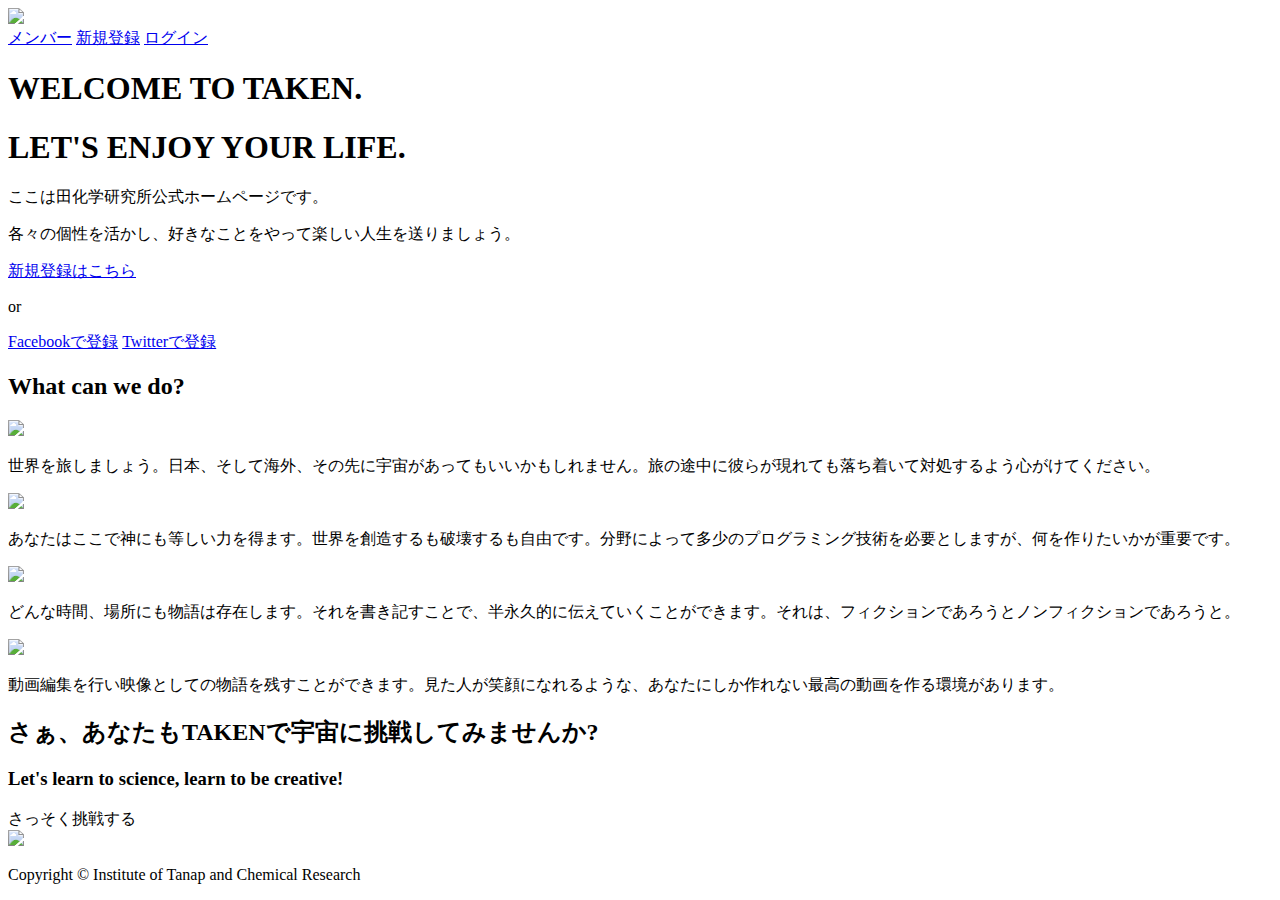
==== index.html @ 6d222457 "Create index.html" ====
<!DOCTYPE html>
<html>
  <head>
    <meta charset="utf-8">
    <meta name="viewport" content="width=device-width, initial-scale=1.0">
    <title>Taken</title>
    <link rel="stylesheet" href="stylesheet.css">
    <link rel="stylesheet" href="responsive.css">
    <!-- <link rel="stylesheet" href="//maxcdn.bootstrapcdn.com/font-awesome/4.5.0/css/font-awesome.min.css"> -->
  </head>
  <body>
    <header>
      <div class="container">
        <div class="header-left">
          <img class="logo" src="img/main_logo.png">
        </div>
        <!-- ここにメニューアイコンを追加してください -->
        <span class="fa fa-bars menu-icon"></span>

        <div class="header-right">
          <a href="#">メンバー</a>
          <a href="#">新規登録</a>
          <a href="#" class="login">ログイン</a>
        </div>
      </div>
    </header>
    <div class="top-wrapper">
      <div class="container">
        <h1>WELCOME TO TAKEN.</h1>
        <h1>LET'S ENJOY YOUR LIFE.</h1>
        <p>ここは田化学研究所公式ホームページです。</p>
        <p>各々の個性を活かし、好きなことをやって楽しい人生を送りましょう。</p>
        <div class="btn-wrapper">
          <a href="#" class="btn signup">新規登録はこちら</a>
          <p>or</p>
          <a href="#" class="btn facebook"><span class="fa fa-facebook"></span>Facebookで登録</a>
          <a href="#" class="btn twitter"><span class="fa fa-twitter"></span>Twitterで登録</a>
        </div>
      </div>
    </div>
    <div class="lesson-wrapper">
      <div class="container">
        <div class="heading">
          <h2>What can we do?</h2>
        </div>
        <div class="lessons">
          <div class="lesson">
            <div class="lesson-icon">
              <img src="img/frame1.png">
              <p></p>
            </div>
            <p class="txt-contents">世界を旅しましょう。日本、そして海外、その先に宇宙があってもいいかもしれません。旅の途中に彼らが現れても落ち着いて対処するよう心がけてください。</p>
          </div>
          <div class="lesson">
            <div class="lesson-icon">
              <img src="img/frame2.png">
              <p></p>
            </div>
            <p class="txt-contents">あなたはここで神にも等しい力を得ます。世界を創造するも破壊するも自由です。分野によって多少のプログラミング技術を必要としますが、何を作りたいかが重要です。</p>
          </div>
          <div class="lesson">
            <div class="lesson-icon">
              <img src="img/frame3.png">
              <p></p>
            </div>
            <p class="txt-contents">どんな時間、場所にも物語は存在します。それを書き記すことで、半永久的に伝えていくことができます。それは、フィクションであろうとノンフィクションであろうと。</p>
          </div>
          <div class="lesson">
            <div class="lesson-icon">
              <img src="img/frame4.png">
              <p></p>
            </div>
            <p class="txt-contents">動画編集を行い映像としての物語を残すことができます。見た人が笑顔になれるような、あなたにしか作れない最高の動画を作る環境があります。</p>
          </div>
          <div class="clear"></div>
        </div>
      </div>
    </div>
    <div class="message-wrapper">
      <div class="container">
        <div class="heading">
          <h2>さぁ、あなたもTAKENで宇宙に挑戦してみませんか?</h2>
          <h3>Let's learn to science, learn to be creative!</h3>
        </div>
        <span class="btn message">さっそく挑戦する</span>
      </div>
    </div>
    <footer>
      <div class="container">
        <img src="img/main_logo.png">
        <p>Copyright &#169; Institute of Tanap and Chemical Research</p>
      </div>
    </footer>
  </body>
</html>
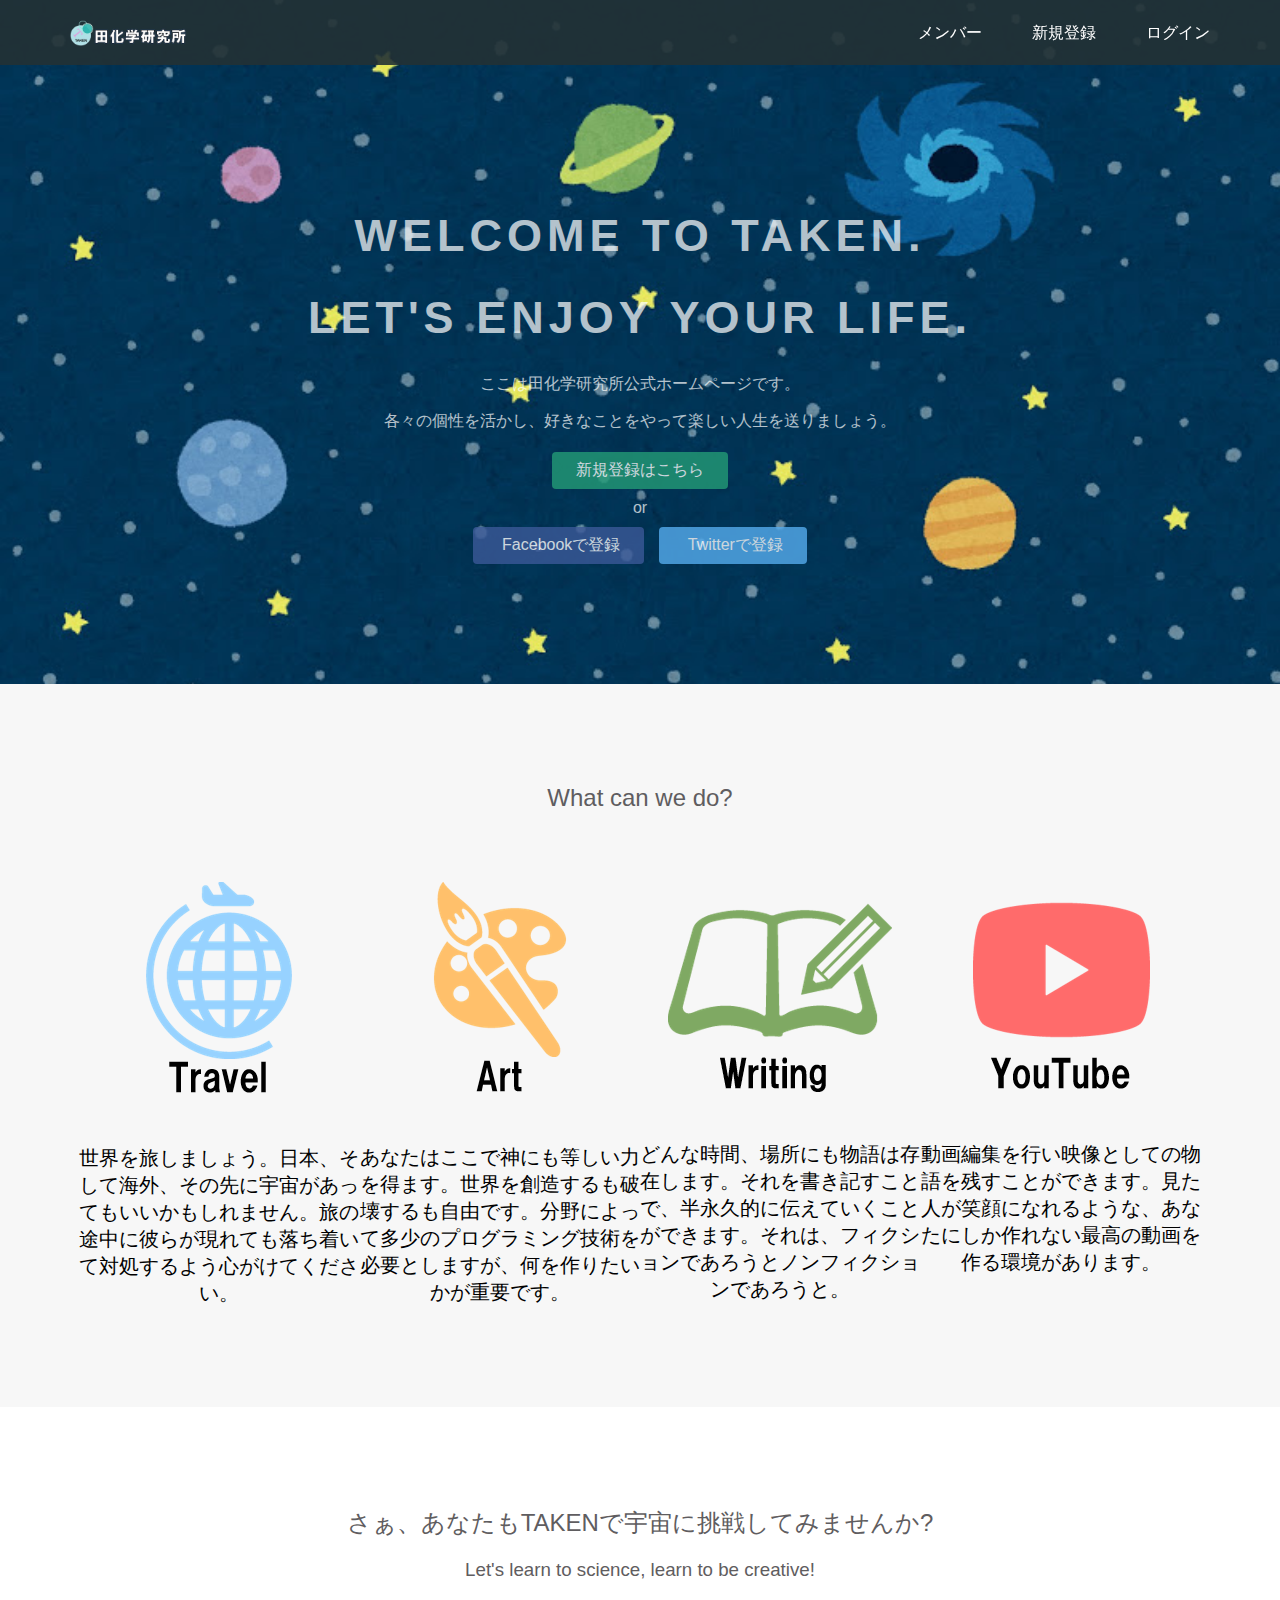
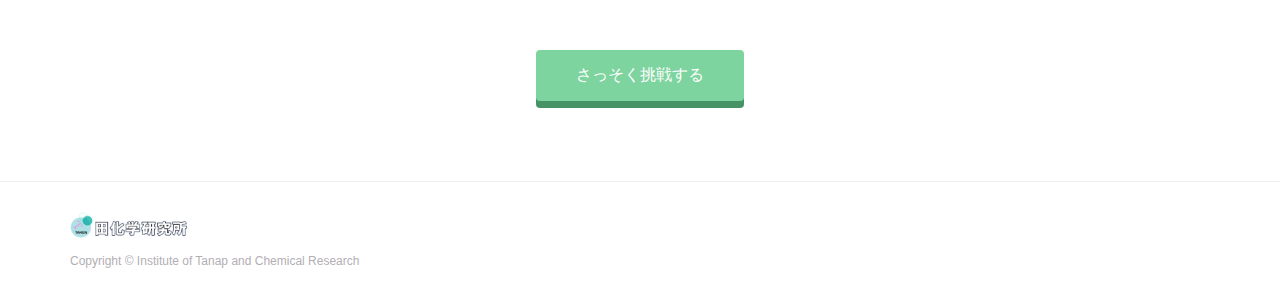
==== commit 946abb05: "Update index.html" ====
--- a/index.html
+++ b/index.html
@@ -6,7 +6,7 @@
     <title>Taken</title>
     <link rel="stylesheet" href="stylesheet.css">
     <link rel="stylesheet" href="responsive.css">
-    <!-- <link rel="stylesheet" href="//maxcdn.bootstrapcdn.com/font-awesome/4.5.0/css/font-awesome.min.css"> -->
+    <!-- <link rel="stylesheet" href="https://maxcdn.bootstrapcdn.com/font-awesome/4.5.0/css/font-awesome.min.css"> -->
   </head>
   <body>
     <header>
--- a/stylesheet.css
+++ b/stylesheet.css
@@ -0,0 +1,206 @@
+* {
+  box-sizing: border-box;
+}
+
+body {
+  margin: 0;
+  font-family: "Hiragino Kaku Gothic ProN", sans-serif;
+}
+
+a {
+  text-decoration: none;
+}
+
+.clear {
+  clear: left;
+}
+
+.container {
+  max-width: 1170px;
+  width: 100%;
+  padding: 0 15px;
+  margin: 0 auto;
+}
+
+.top-wrapper {
+  padding: 180px 0 100px 0;
+  background-image: url(img/bg_uchu_space.jpg);
+  background-size: cover;
+  color: white;
+  text-align: center;
+}
+
+.top-wrapper h1 {
+  opacity: 0.7;
+  font-size: 45px;
+  letter-spacing: 5px;
+}
+
+.top-wrapper p {
+  opacity: 0.7;
+}
+
+.btn-wrapper {
+  text-align: center;
+  margin: 20px 0;
+}
+
+.btn-wrapper p {
+  margin: 10px 0;
+}
+
+.signup {
+  background-color: #239b76;
+}
+
+.facebook {
+  background-color: #3b5998;
+  margin-right: 10px;
+}
+
+.twitter {
+  background-color: #55acee;
+}
+
+.btn {
+  padding: 8px 24px;
+  color: white;
+  display: inline-block;
+  opacity: 0.8;
+  border-radius: 4px;
+  text-align: center;
+}
+
+.btn:hover {
+  opacity: 1;
+}
+
+.fa {
+  margin-right: 5px;
+}
+
+header {
+  height: 65px;
+  width: 100%;
+  background-color: rgba(34, 49, 52, 0.9);
+  position :fixed;
+  top: 0;
+  z-index: 10;
+}
+
+.logo {
+  width: 124px;
+  margin-top: 20px;
+}
+
+.header-left {
+  float: left;
+}
+
+.header-right {
+  float: right;
+  margin-right: -25px;
+}
+
+.header-right a {
+  line-height: 65px;
+  padding: 0 25px;
+  color: white;
+  display: block;
+  float: left;
+  transition: all 0.5s;
+}
+
+.header-right a:hover {
+  background-color: rgba(255, 255, 255, 0.3);
+}
+
+/* menu-iconのCSSを貼り付けてください */
+.menu-icon {
+  color: white;
+  float: right;
+  font-size: 25px;
+  padding: 21px 0;
+  /* displayをnoneに指定してください */
+  display: none;
+}
+
+.lesson-wrapper {
+  padding-bottom: 80px;
+  padding-left: 5%;
+  padding-right: 5%;
+  background-color: #f7f7f7;
+  text-align: center;
+}
+
+.heading {
+  padding-top: 80px;
+  padding-bottom: 50px;
+  color: #5f5d60;
+}
+
+.heading h2 {
+  font-weight: normal;
+}
+
+.lesson {
+  float: left;
+  width: 25%;
+  font-size: 20px;
+}
+
+.lesson-icon {
+  position: relative;
+}
+
+.lesson-icon p {
+  position: absolute;
+  top: 44%;
+  width: 100%;
+  color: white;
+}
+
+.text-contents {
+  width: 80%;
+  display: inline-block;
+  margin-top: 15px;
+  font-size: 13px;
+  color: #b3aeb5;
+}
+
+.heading h3 {
+  font-weight: normal;
+}
+
+.message-wrapper {
+  border-bottom: 1px solid #eee;
+  padding-bottom: 80px;
+  text-align: center;
+}
+
+.message {
+  padding: 15px 40px;
+  background-color: #5dca88;
+  cursor: pointer;
+  box-shadow: 0 7px #1a7940;
+}
+
+.message:active {
+  position: relative;
+  top: 7px;
+  box-shadow: none;
+}
+
+footer img {
+  width: 125px;
+}
+
+footer p {
+  color: #b3aeb5;
+  font-size: 12px;
+}
+
+footer {
+  padding-top: 30px;
+  padding-bottom: 20px;
+}
--- a/responsive.css
+++ b/responsive.css
@@ -0,0 +1,56 @@
+/* タブレット向けレイアウト */
+@media all and (max-width: 1000px) {
+  .lesson {
+    width: 50%;
+    margin-bottom: 50px;
+  }
+
+  footer {
+    text-align: center;
+  }
+
+  .top-wrapper h1 {
+    font-size: 32px;
+  }
+
+  .heading h2 {
+    font-size: 20px;
+  }
+}
+
+/* スマホ向けレイアウト */
+@media all and (max-width: 670px) {
+  .lesson {
+    width: 100%;
+  }
+
+  .btn {
+    width: 100%;
+  }
+
+  .facebook {
+    margin-bottom: 10px;
+  }
+
+  .top-wrapper {
+    text-align: left;
+  }
+
+  /* header-rightクラスのdisplayをnoneに指定してください */
+  .header-right {
+    display: none;
+  }
+
+  /* menu-iconクラスのdisplayをblockに指定してください  */
+  .menu-icon {
+    display: block;
+  }
+
+  .top-wrapper h1 {
+    font-size: 24px;
+  }
+
+  .top-wrapper p {
+    font-size: 14px;
+  }
+}
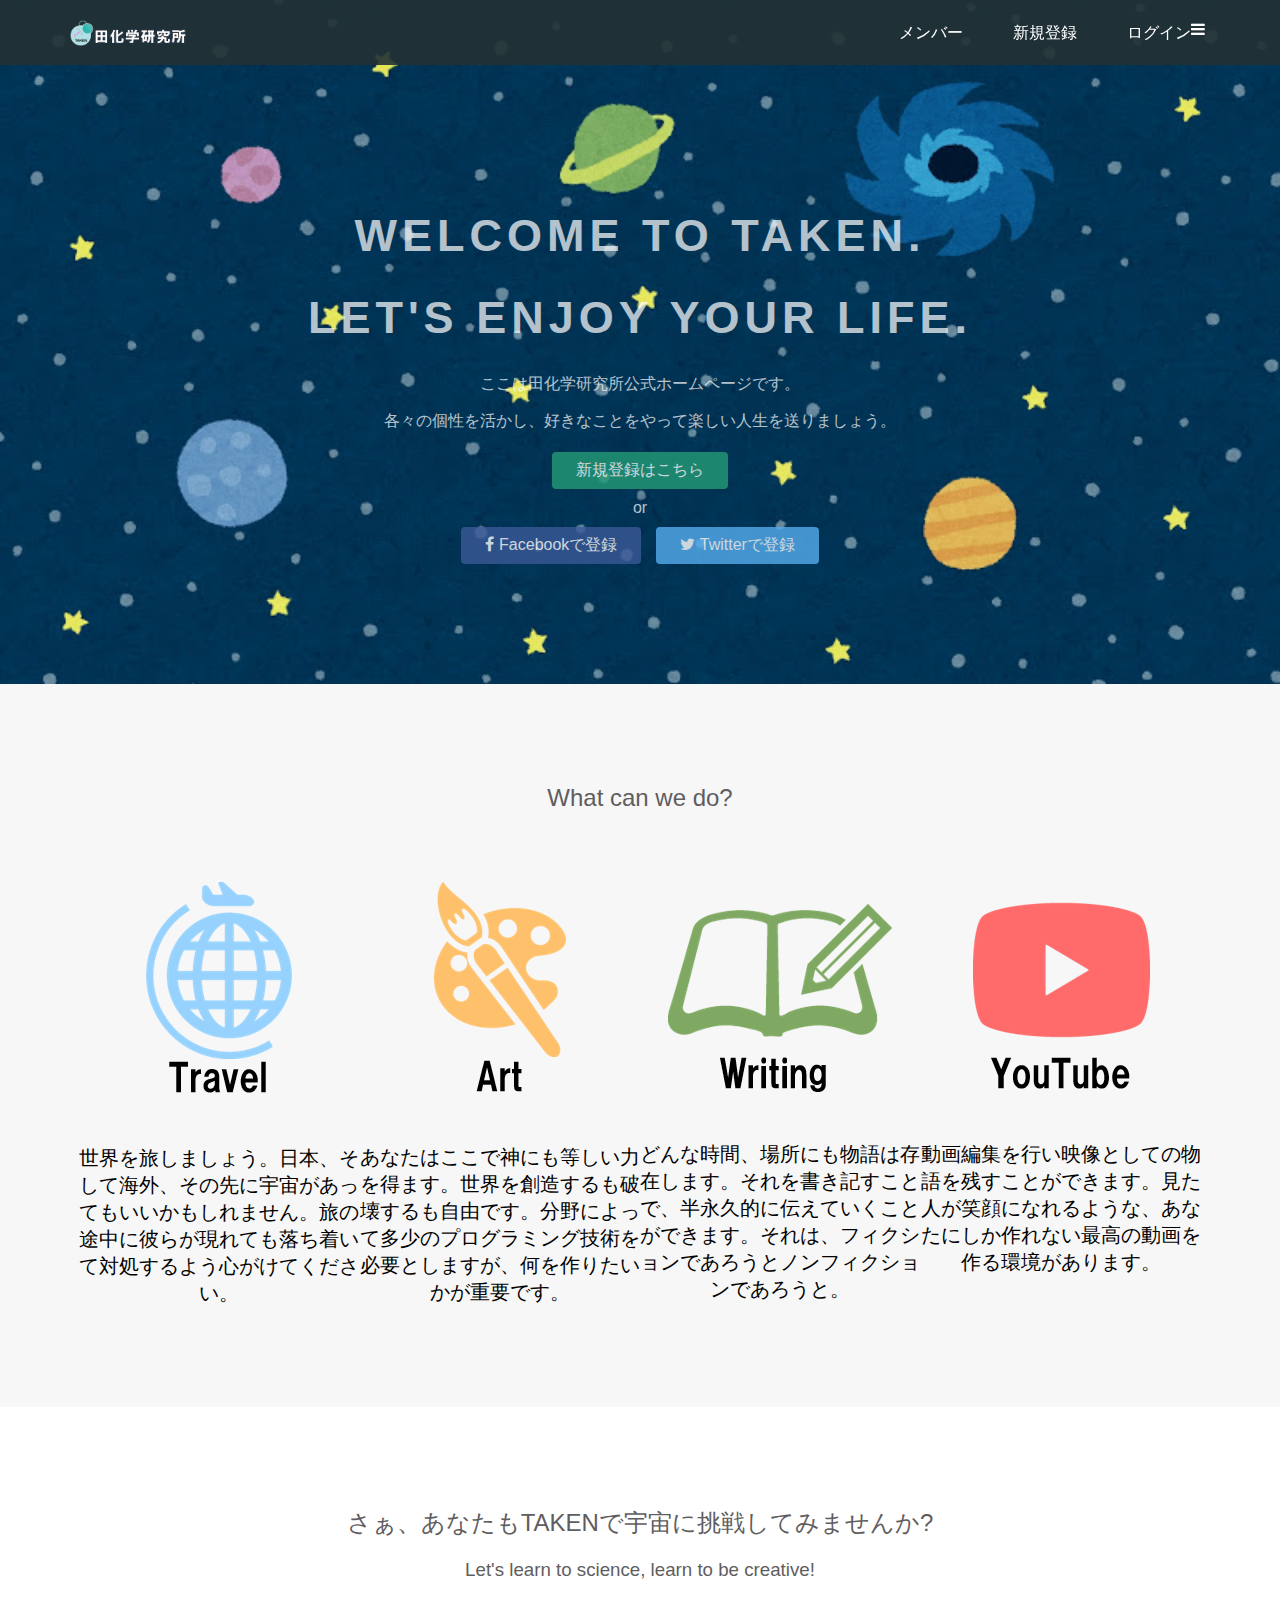
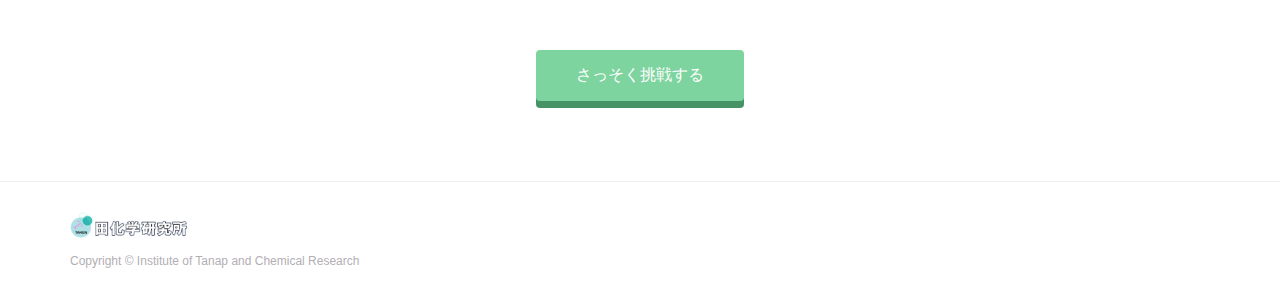
==== commit abeda007: "Update index.html" ====
--- a/index.html
+++ b/index.html
@@ -6,7 +6,7 @@
     <title>Taken</title>
     <link rel="stylesheet" href="stylesheet.css">
     <link rel="stylesheet" href="responsive.css">
-    <!-- <link rel="stylesheet" href="https://maxcdn.bootstrapcdn.com/font-awesome/4.5.0/css/font-awesome.min.css"> -->
+    <link rel="stylesheet" href="https://maxcdn.bootstrapcdn.com/font-awesome/4.5.0/css/font-awesome.min.css">
   </head>
   <body>
     <header>
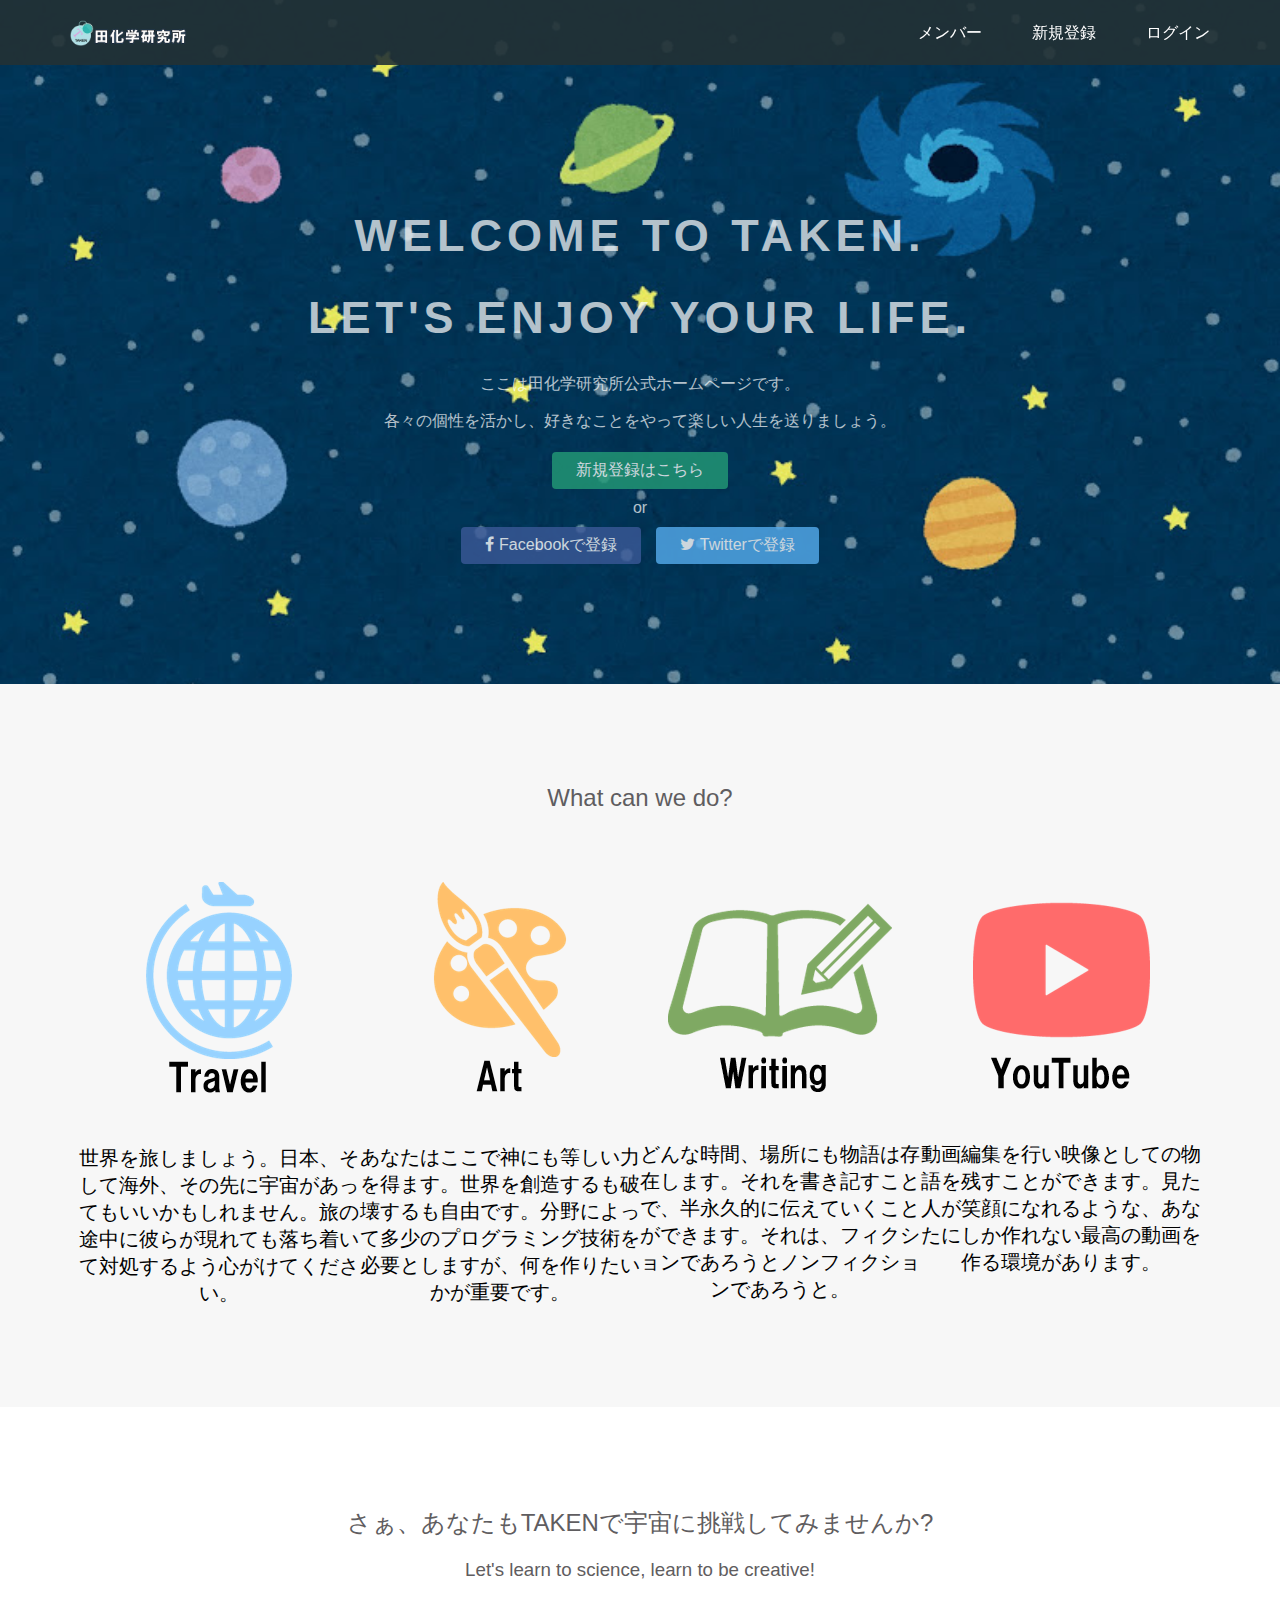
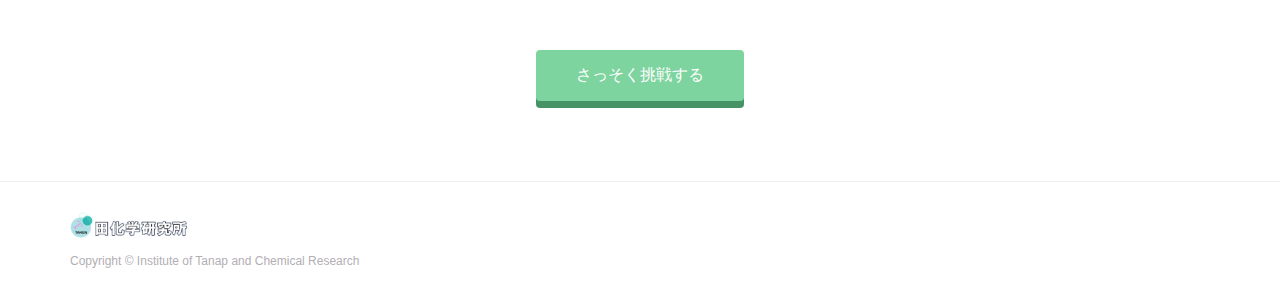
==== commit 2226d08b: "Update index.html" ====
--- a/index.html
+++ b/index.html
@@ -4,9 +4,9 @@
     <meta charset="utf-8">
     <meta name="viewport" content="width=device-width, initial-scale=1.0">
     <title>Taken</title>
+    <link rel="stylesheet" href="https://maxcdn.bootstrapcdn.com/font-awesome/4.5.0/css/font-awesome.min.css">
     <link rel="stylesheet" href="stylesheet.css">
     <link rel="stylesheet" href="responsive.css">
-    <link rel="stylesheet" href="https://maxcdn.bootstrapcdn.com/font-awesome/4.5.0/css/font-awesome.min.css">
   </head>
   <body>
     <header>
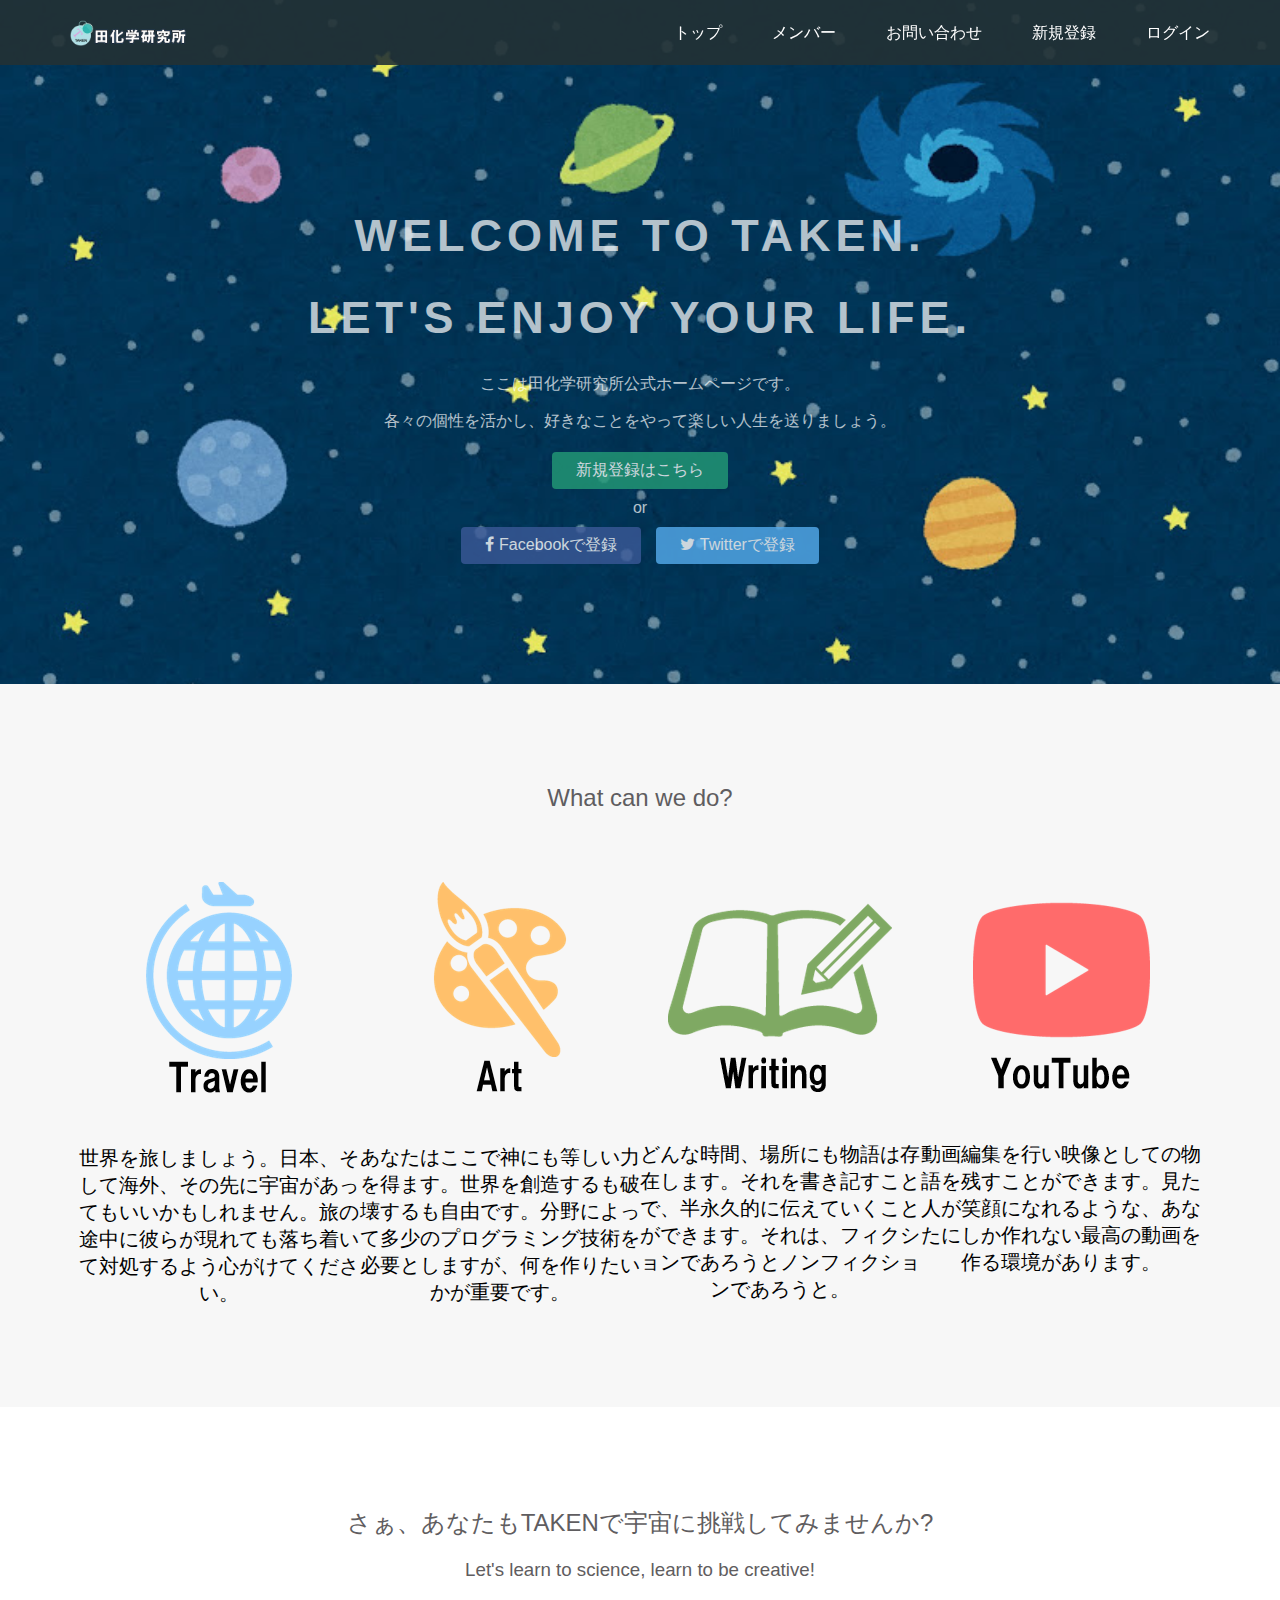
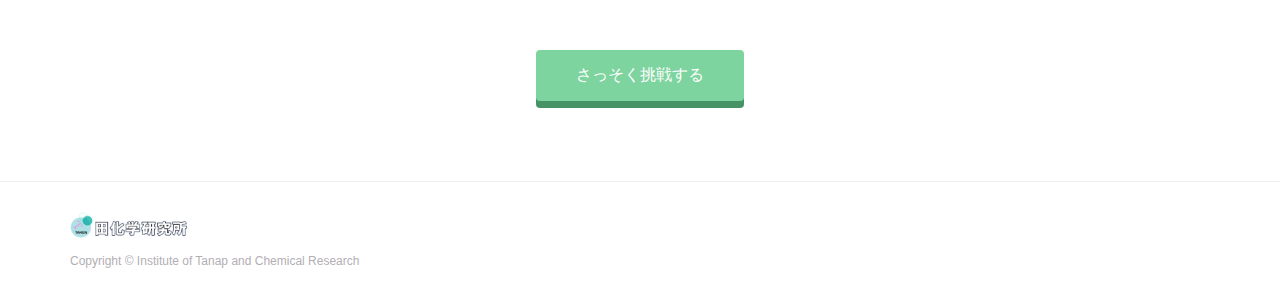
==== commit 9eb4a978: "Update index.html" ====
--- a/index.html
+++ b/index.html
@@ -7,6 +7,7 @@
     <link rel="stylesheet" href="https://maxcdn.bootstrapcdn.com/font-awesome/4.5.0/css/font-awesome.min.css">
     <link rel="stylesheet" href="stylesheet.css">
     <link rel="stylesheet" href="responsive.css">
+
   </head>
   <body>
     <header>
@@ -18,8 +19,10 @@
         <span class="fa fa-bars menu-icon"></span>
 
         <div class="header-right">
-          <a href="#">メンバー</a>
-          <a href="#">新規登録</a>
+          <a href="index.html">トップ</a>
+          <a href="member.html">メンバー</a>
+          <a href="question.html">お問い合わせ</a>
+          <a href="enroll.html">新規登録</a>
           <a href="#" class="login">ログイン</a>
         </div>
       </div>
